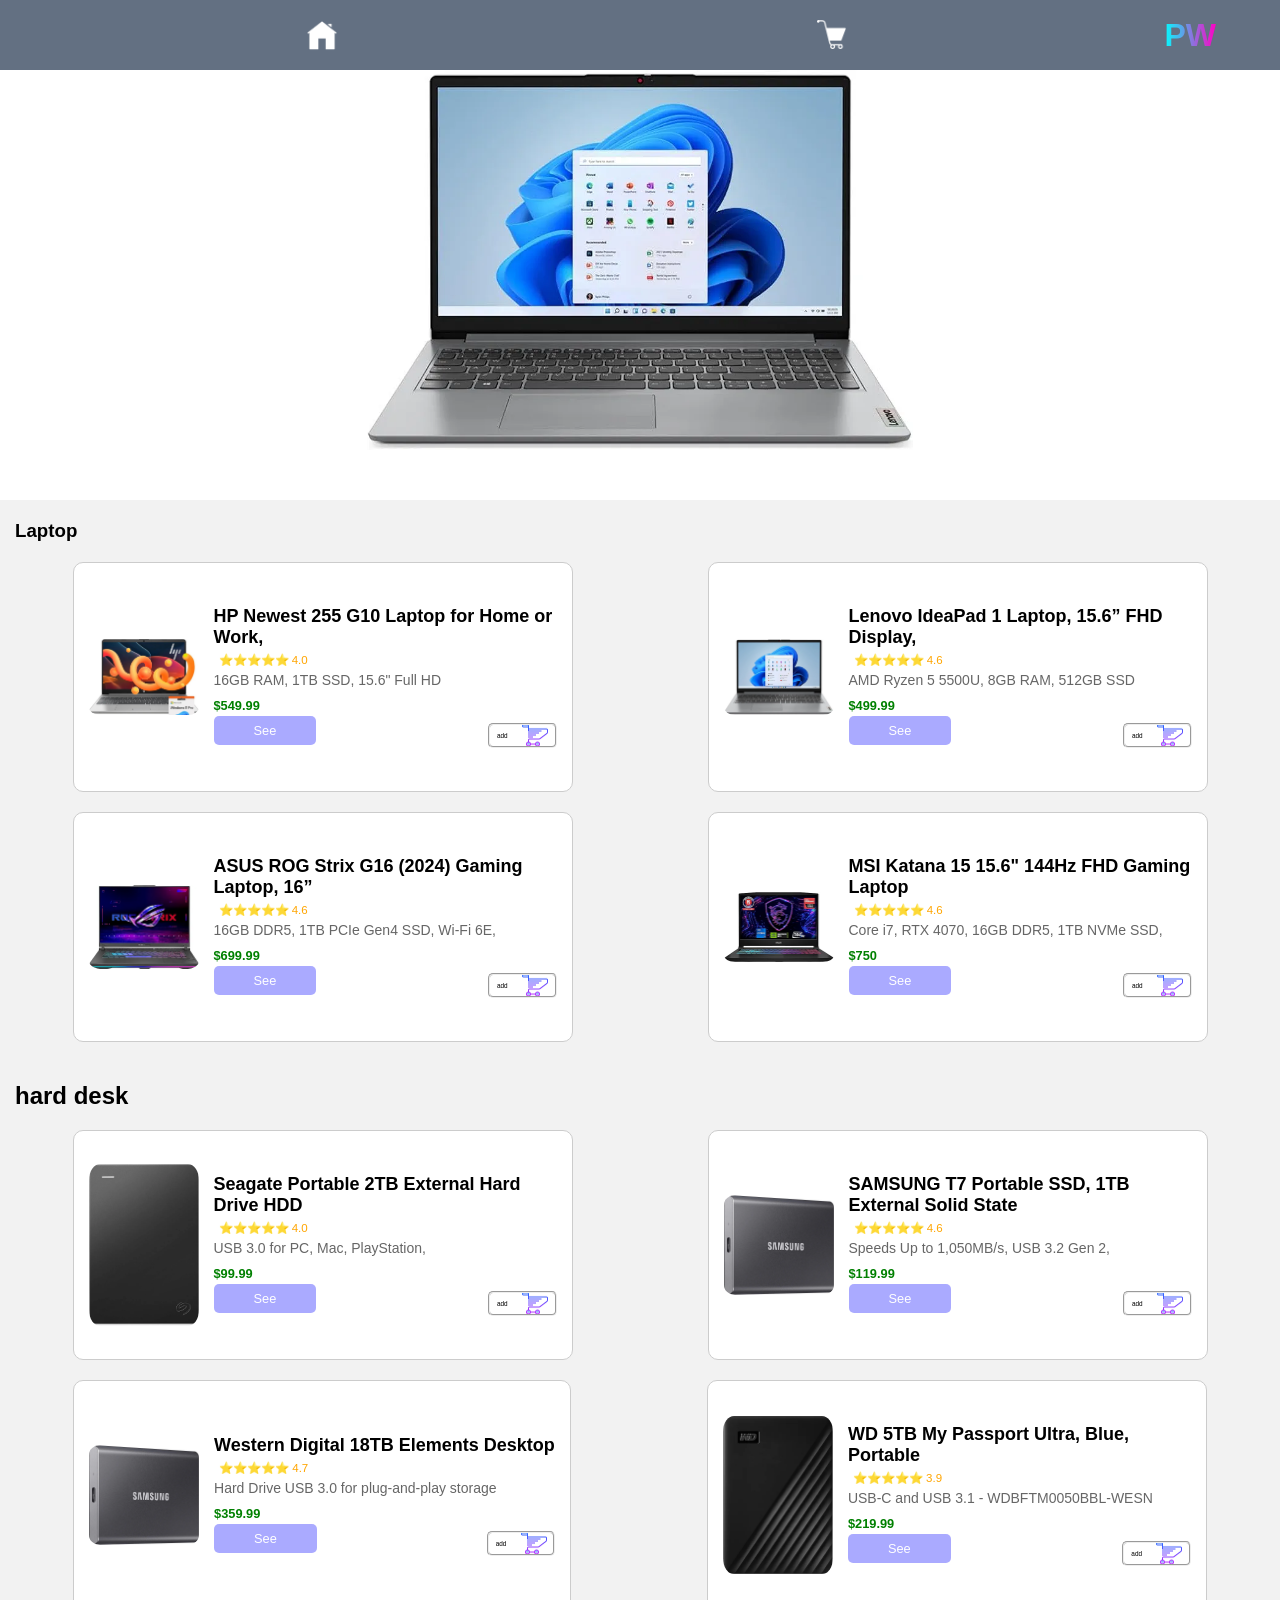
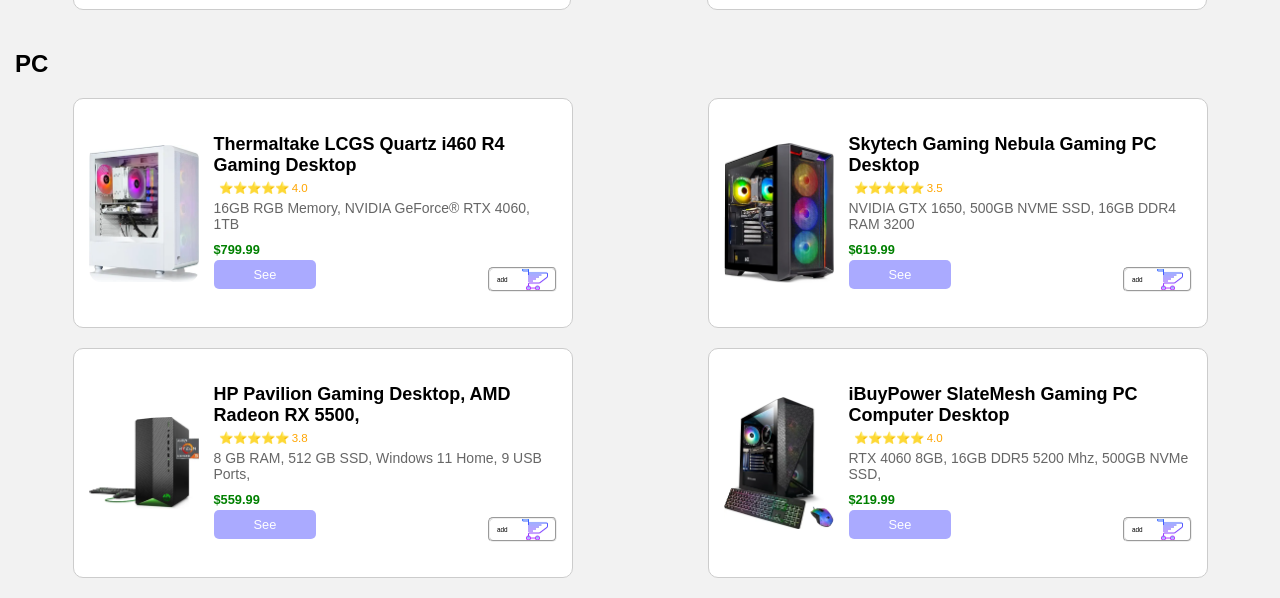
==== html/Stor.html @ 002e7b88 "First commit - online store project" ====
<!DOCTYPE html>
<html lang="en">
    <head>
        <meta charset="UTF-8">
        <meta name="viewport" content="width=, initial-scale=10">
        <link rel="stylesheet" href="../css/style-header.css">
        <link rel="stylesheet" href="../css/style-stor-css.css">
        <title>Stor</title>
        
    </head>
    <body>
        <header class="header">
            <div class="div-header">
                <ul class="home-items" id="box">
                    <li><a class="link-header" id="img-home" href="home.html"><img src="../icon/icons8_home_500px_1.png" alt=""></a> </li>
                    <li><button class="link-header" id="img-shopping" ><img src="../icon/icons8_shopping_cart_1.ico" alt=""></button> </li>
                    
                    
                    
                </ul>
                <h1 id="store"> PW</h1>
            </div>
        </header>
        
        <section class="cart">
            <div class="button-div">
                <button class="button-clear-checkout-closs" id="button-close"><img src="../icon/icons8_cancel.ico" alt=""></button>
                <button class="button-clear-checkout-closs" id="checkout-btn">Bay</button>
                <button class="button-clear-checkout-closs" id="clear-cart-btn">Clear</button>
            </div>
           <h2></h2>
            <table id="cart-list"></table>
                      
        </section>
        
        <section class="payment-form">
            
            <button class="buttoncloss" id="button-closs-bay"><img src="../icon/icons8_cancel.ico" alt=""></button>
            <h2>card</h2>
            <form>
                
                <input type="text" id="card-number" name="card-number" placeholder="number of card">
                
                <input type="text" id="cvv" name="cvv" placeholder="cvv"><br><br>
                <button id="pay-btn">الدفع</button>
            </form>
        </section>
        
    <div class="display-img">
        <img src="../img/asus.webp" alt="" class="slides active">
        <img src="../img/lenovo.webp" alt="" class="slides">
        <img src="../img/mis.webp" alt="" class="slides">
        <img src="../img/sky.webp" alt="" class="slides">
        <img src="../img/ther.webp" alt="" class="slides">
    </div>
    
    
    <section class="products" id="laptop">
        <h3 class="h2">Laptop</h3>
        <div class="product-all" id="hp">
            <img src="../img/hp.jpg" >
            <div class="product" id="product-1">
                <h2>HP Newest 255 G10 Laptop for Home or Work,</h2>
                <div class="rating">⭐⭐⭐⭐⭐ 4.0</div>
                <p>16GB RAM, 1TB SSD, 15.6" Full HD</p>
                <div class="price">$549.99</div>
                
                    
                    <a href="#" class="button-see">See </a>
                    <button class="add-to-cart"> add</button>
                
            </div>
        </div>
        <div class="product-all" id="lenov">
            <img src="../img/lenovo.webp" >
            <div class="product">
                <h2>Lenovo IdeaPad 1 Laptop, 15.6” FHD Display,</h2>
                <div class="rating">⭐⭐⭐⭐⭐ 4.6</div>
                <p>AMD Ryzen 5 5500U, 8GB RAM, 512GB SSD</p>
                <div class="price">$499.99</div>
                
                    
                    <a href="#" class="button-see">See </a>
                    <button class="add-to-cart"> add</button>
                </div>
        </div>
        <div class="product-all">
            <img src="../img/asus.webp" >
            <div class="product">
                <h2>ASUS ROG Strix G16 (2024) Gaming Laptop, 16”</h2>
                <div class="rating">⭐⭐⭐⭐⭐ 4.6</div>
                <p>16GB DDR5, 1TB PCIe Gen4 SSD, Wi-Fi 6E,</p>
                <div class="price">$699.99</div>
                
                    
                    <a href="#" class="button-see">See </a>
                    <button class="add-to-cart"> add</button>
                </div>
        </div>
        <div class="product-all">
            <img src="../img/mis.webp" >
            <div class="product">
                <h2>MSI Katana 15 15.6" 144Hz FHD Gaming Laptop</h2>
                <div class="rating">⭐⭐⭐⭐⭐ 4.6</div>
                <p>Core i7, RTX 4070, 16GB DDR5, 1TB NVMe SSD,</p>
                <div class="price">$750</div>
                
                    
                    <a href="#" class="button-see">See </a>
                    <button class="add-to-cart"> add</button>
                </div>
        </div>
        
    </section>
    <section class="products" id="hard">
        <h2 class="h2">hard desk</h2>
        <div class="product-all" id="seag">
            <img src="../img/71OMBvpTLvL._AC_UF894,1000_QL80_FMwebp_.webp" >
            <div class="product">
                <h2>Seagate Portable 2TB External Hard Drive HDD</h2>
                <div class="rating">⭐⭐⭐⭐⭐ 4.0</div>
                <p> USB 3.0 for PC, Mac, PlayStation,</p>
                <div class="price">$99.99</div>
                
                    
                
                <a href="#" class="button-see">See </a>
                <button class="add-to-cart"> add</button>
                   
               
            </div>
        </div>
        <div class="product-all">
            <img src="../img/sam.webp" >
            <div class="product">
                <h2>SAMSUNG T7 Portable SSD, 1TB External Solid State </h2>
                <div class="rating">⭐⭐⭐⭐⭐ 4.6</div>
                <p> Speeds Up to 1,050MB/s, USB 3.2 Gen 2,</p>
                <div class="price">$119.99</div>
                
                    
                    <a href="#" class="button-see">See </a>
                    <button class="add-to-cart"> add</button>
                
            </div>
        </div>
        <div class="product-all">
            <img src="../img/sam.webp" >
            <div class="product">
                <h2>Western Digital 18TB Elements Desktop </h2>
                <div class="rating">⭐⭐⭐⭐⭐ 4.7</div>
                <p>Hard Drive USB 3.0 for plug-and-play storage</p>
                <div class="price">$359.99</div>
                
                    
                    <a href="#" class="button-see">See </a>
                    <button class="add-to-cart"> add</button>
                
            </div>
        </div>
        <div class="product-all">
            <img src="../img/wd.webp" >
            <div class="product">
                <h2>WD 5TB My Passport Ultra, Blue, Portable </h2>
                <div class="rating">⭐⭐⭐⭐⭐ 3.9</div>
                <p>  USB-C and USB 3.1 - WDBFTM0050BBL-WESN</p>
                <div class="price">$219.99</div>
                
                    
                    <a href="#" class="button-see">See </a>
                    <button class="add-to-cart"> add</button>
                
            </div>
        </div>
        
        
    </section>
    <section class="products" id="pc">
        <h2 class="h2">PC</h2>
        <div class="product-all" id="ther">
            <img src="../img/ther.webp" >
            <div class="product">
                <h2>Thermaltake LCGS Quartz i460 R4 Gaming Desktop</h2>
                <div class="rating">⭐⭐⭐⭐⭐ 4.0</div>
                <p> 16GB RGB Memory, NVIDIA GeForce® RTX 4060, 1TB </p>
                <div class="price">$799.99</div>
                
                    
                
                <a href="#" class="button-see">See </a>
                <button class="add-to-cart"> add</button>
                   
               
            </div>
        </div>
        <div class="product-all">
            <img src="../img/sky.webp" >
            <div class="product">
                <h2>Skytech Gaming Nebula Gaming PC Desktop </h2>
                <div class="rating">⭐⭐⭐⭐⭐ 3.5</div>
                <p> NVIDIA GTX 1650, 500GB NVME SSD, 16GB DDR4 RAM 3200</p>
                <div class="price">$619.99</div>
                
                    
                    <a href="#" class="button-see">See </a>
                    <button class="add-to-cart"> add</button>
                
            </div>
        </div>
        <div class="product-all">
            <img src="../img/hppc.webp" >
            <div class="product">
                <h2>HP Pavilion Gaming Desktop, AMD Radeon RX 5500, </h2>
                <div class="rating">⭐⭐⭐⭐⭐ 3.8</div>
                <p> 8 GB RAM, 512 GB SSD, Windows 11 Home, 9 USB Ports,</p>
                <div class="price">$559.99</div>
                
                    
                    <a href="#" class="button-see">See </a>
                    <button class="add-to-cart"> add</button>
                
            </div>
        </div>
        <div class="product-all">
            <img src="../img/ibay.webp" >
            <div class="product">
                <h2>iBuyPower SlateMesh Gaming PC Computer Desktop </h2>
                <div class="rating">⭐⭐⭐⭐⭐ 4.0</div>
                <p> RTX 4060 8GB, 16GB DDR5 5200 Mhz, 500GB NVMe SSD,</p>
                <div class="price">$219.99</div>
                
                    
                    <a href="#" class="button-see">See </a>
                    <button class="add-to-cart"> add</button>
                
            </div>
        </div>
        
        
    </section>
   
    <script src="../js/js-stor-shoppnig.js"></script>
</body>
</html>
---- css/style-header.css ----
@font-face {
    font-family: 'Montserrat';
    src: url("fonts/Montserrat-Black.eot");
    src: local("☺"), url("fonts/Montserrat-Black.woff") format("woff"), url("fonts/Montserrat-Black.ttf") format("truetype"), url("fonts/Montserrat-Black.svg") format("svg");
    font-weight: 900;
    font-style: normal
}


@font-face {
    font-family: 'Montserrat';
    src: url("fonts/Montserrat-Bold.eot");
    src: local("☺"), url("fonts/Montserrat-Bold.woff") format("woff"), url("fonts/Montserrat-Bold.ttf") format("truetype"), url("fonts/Montserrat-Bold.svg") format("svg");
    font-weight: 700;
    font-style: normal
}

@font-face {
    font-family: 'Montserrat';
    src: url("fonts/Montserrat-Regular.eot");
    src: local("☺"), url("fonts/Montserrat-Regular.woff") format("woff"), url("fonts/Montserrat-Regular.ttf") format("truetype"), url("fonts/Montserrat-Regular.svg") format("svg");
    font-weight: 400;
    font-style: normal
}

@font-face {
    font-family: 'Montserrat';
    src: url("fonts/Montserrat-Light.eot");
    src: local("☺"), url("fonts/Montserrat-Light.woff") format("woff"), url("fonts/Montserrat-Light.ttf") format("truetype"), url("fonts/Montserrat-Light.svg") format("svg");
    font-weight: 300;
    font-style: normal
}
*,
*::after,
*::before {
    box-sizing: border-box;
    padding: 0;
    margin: 0;
}
.header input[type="checkbox"],
.header .three-lines {
    display: none;
}


.header {
    position: fixed;
    width: 100%;
    box-shadow: inset 0px 0px 20px 50px #637082;
    height: 70px;
    padding: 0 5%;
   color: black;
   z-index: 5;
   font-family: "Montserrat", sans-serif;

}
.header .div-header{
    display: flex;
    position:absolute;
    align-items: center;
    height: 100%;
    width: 90%;
    justify-content: space-between;

}

.div-header #store{
    background: linear-gradient(90deg ,#00ffff , #ff00c3);
    background-clip: text;
   -webkit-text-fill-color: transparent;
    float: right;
    margin: auto;
    margin-left: 40px;3
    margin-right: 30px;
    
}
ul{
    display: block;
}
.home-items {
    display:flex;
    justify-content: space-between;
    list-style-type: none;
    flex-direction: row;
    float: left;
    width: 100%;
    height: 100%;
    align-items: center;
    overflow: hidden;
    margin-right: 40px;
  
}

.home-items a  {
    text-decoration: none;
    display:inline;
    box-sizing: border-box;
    padding: 30px 5px 25px ;
    font-size: 0.8em;
    text-align:center;
    color:white;
    
}
/* .div-header a#login{
    text-decoration: none;
    font-size: smaller;
    
    padding: 7px;
    color: rgb(108, 106, 106);
    box-shadow: 2px  0px 2px black ;
    border-radius: 5px;
    position: relative;
    top: 5px;
    margin: auto;
} */
.home-items img {
    width: 30px;
    
  
}

.home-items a:hover {
    color: #ababab;
    background: linear-gradient(to top , #969696 10% ,#637082 0%);
    
    transition: all  0.6s ;
}

.home-items a#img-home{
    background: none;
    float: left;
}
.home-items button{
    background: none;
    border: none;
    float: left;
}
.login-a{
    font-size: xx-large;
    font-size: large;
    color: cadetblue;
}

@media (max-width:350px) {
    .header{
    height: 75px;
    }
}
---- css/style-stor-css.css ----
.home-items{
    justify-content: space-around;
}
#img-shopping {
    width: auto;
    
}
.display-img{
    padding-top: 70px;
    padding: 70px 0 50px ;
    height:500px  ;
    width:100%;
    position: relative;
    background-color:white;
    overflow: hidden;
}
.display-img .slides {
    margin: auto;
   display: none;
   height: 100%;
}
.display-img .active{
    display: block;
}
.display-img .slides{
    -webkit-animation: fade 1s ease-in-out;
    animation: feda 1s ease-in-out;
}
@keyframes feda{
    from{
        opacity: .4;

    }to {
        opacity: 1;
    }
}





body {
    font-family: Arial, sans-serif;
    background-color: #f2f2f2;
    min-width: 500px;
}
.products {
    padding: 20px 15px  ;
    display: flex;
    gap: 20px;
    flex-wrap: wrap;
    justify-content: space-around;
}
.product-all{
    display: flex;
    border: 1px groove #ccc;
    background-color: white;
    border-radius: 10px;
    overflow: hidden;
    padding: 15px;
   max-width: 500px;
    height: 230px ;
    align-items: center;
    font-size:.8em ;
}
.product-all img {
    width: 110px;
    
    border-radius: 10%;
}
.product {
    margin-left: 15px;
    
    
    flex-direction: column;
}
.product h2 {
    font-size: 1.2em;
  
}
.product .rating {
    color: orange;
    font-size: 0.9em;
    padding: 5px ;
}
.price {
    color: green;
    font-weight: bold;
    padding: 10px 0;
}

.button-see {
   
    background-color:#00f5;
    color: white;
    padding: 7px 40px ;
   
    text-align: center;
    text-decoration: none;
    border-radius: 5px; 
    margin: 0; 
}
.add-to-cart{
    
    width: 20%;
    color: black;
    background: url("../icon/icons8_shopping_cart_3.ico") no-repeat 90% center;
    padding:7px ;
    text-align: left;
    font-size: .5em;
    background-size: 50%;
    border: 2px groove ;
    border-radius: 5px ;
    margin-left: 10px ;
    float: right;
    
    
}
.h2{
    width: 100%;
}




/*  */
@media  (min-width:501px) and (max-width:768px) {
    .product-all{
        
       max-width: 500px;
       
        height: 200px ;
        align-items: center;
        font-size:.7em ;
    }
   
    
    }
   


.cart .button-div{
    display: flex;
    justify-content: space-around;
    border-bottom: 1px groove black;
    margin-bottom: 10px;
   
   
}
.cart .button-clear-checkout-closs{
    padding: 5px;
    border: 0;

    
}

/* Add some basic styling to make the page look decent */

.product h2 {
    font-size: 18px;
    margin-top: 0;
}
.product p {
    font-size: 14px;
    color: #666;
}
.cart {
    position: fixed;
    right: 0;
    background-color: #f0f0f0;
    padding: 10px;
    border: 1px solid #ccc;
    border-radius: 10px;
        min-width: 300px;
       min-height: 100px;
       max-width: 500px;
       max-height: 500px;
        z-index: 10;
        top: 66px ;
        box-shadow:  0 0 5px ;
        overflow-y: scroll;
        display: none;

        

        
  
}
.cart table {
    
    padding: 3px;
    margin: 2px;
    font-size: 16px;
    display: flex;
    flex-direction: column;
}
.cart td {
    padding: 15px 10px;
    border-bottom: 1px solid #ccc;
    border-bottom: 1px solid black;
    
}


.cart tr button {
    position: relative;
   right: -80px;
   top: 10px;
    margin: 5px ;
    
    padding: 2px 5px ;
    
}
.payment-form {
    
    display:none;
    position: fixed;
    background-color: #bfbcbc;
    z-index: 10;
    margin: auto;
    align-self: center;
    top: 200px;
    width: 400px;
    padding: 20px;

}
.payment-form input {
    padding: 10px;
    margin: 10px;
    border: 1px solid #ccc;
    float: left;
    color: #666;
    border-radius: 20px;
}

.payment-form button {
    background-color: #4CAF50;
    color: #fff;
    padding: 10px 20px;
    border: none;
    border-radius: 10px;
    position: relative;
    bottom: -28px;
   

    
}
.payment-form button:hover {
    background-color: #3e8e41;
}



button.buttoncloss{
    position: absolute;
    top: 10px;
    right: 30px;
    float: right;
    height: max-content;
    padding: 0;
    background-color: #bfbcbc;
}
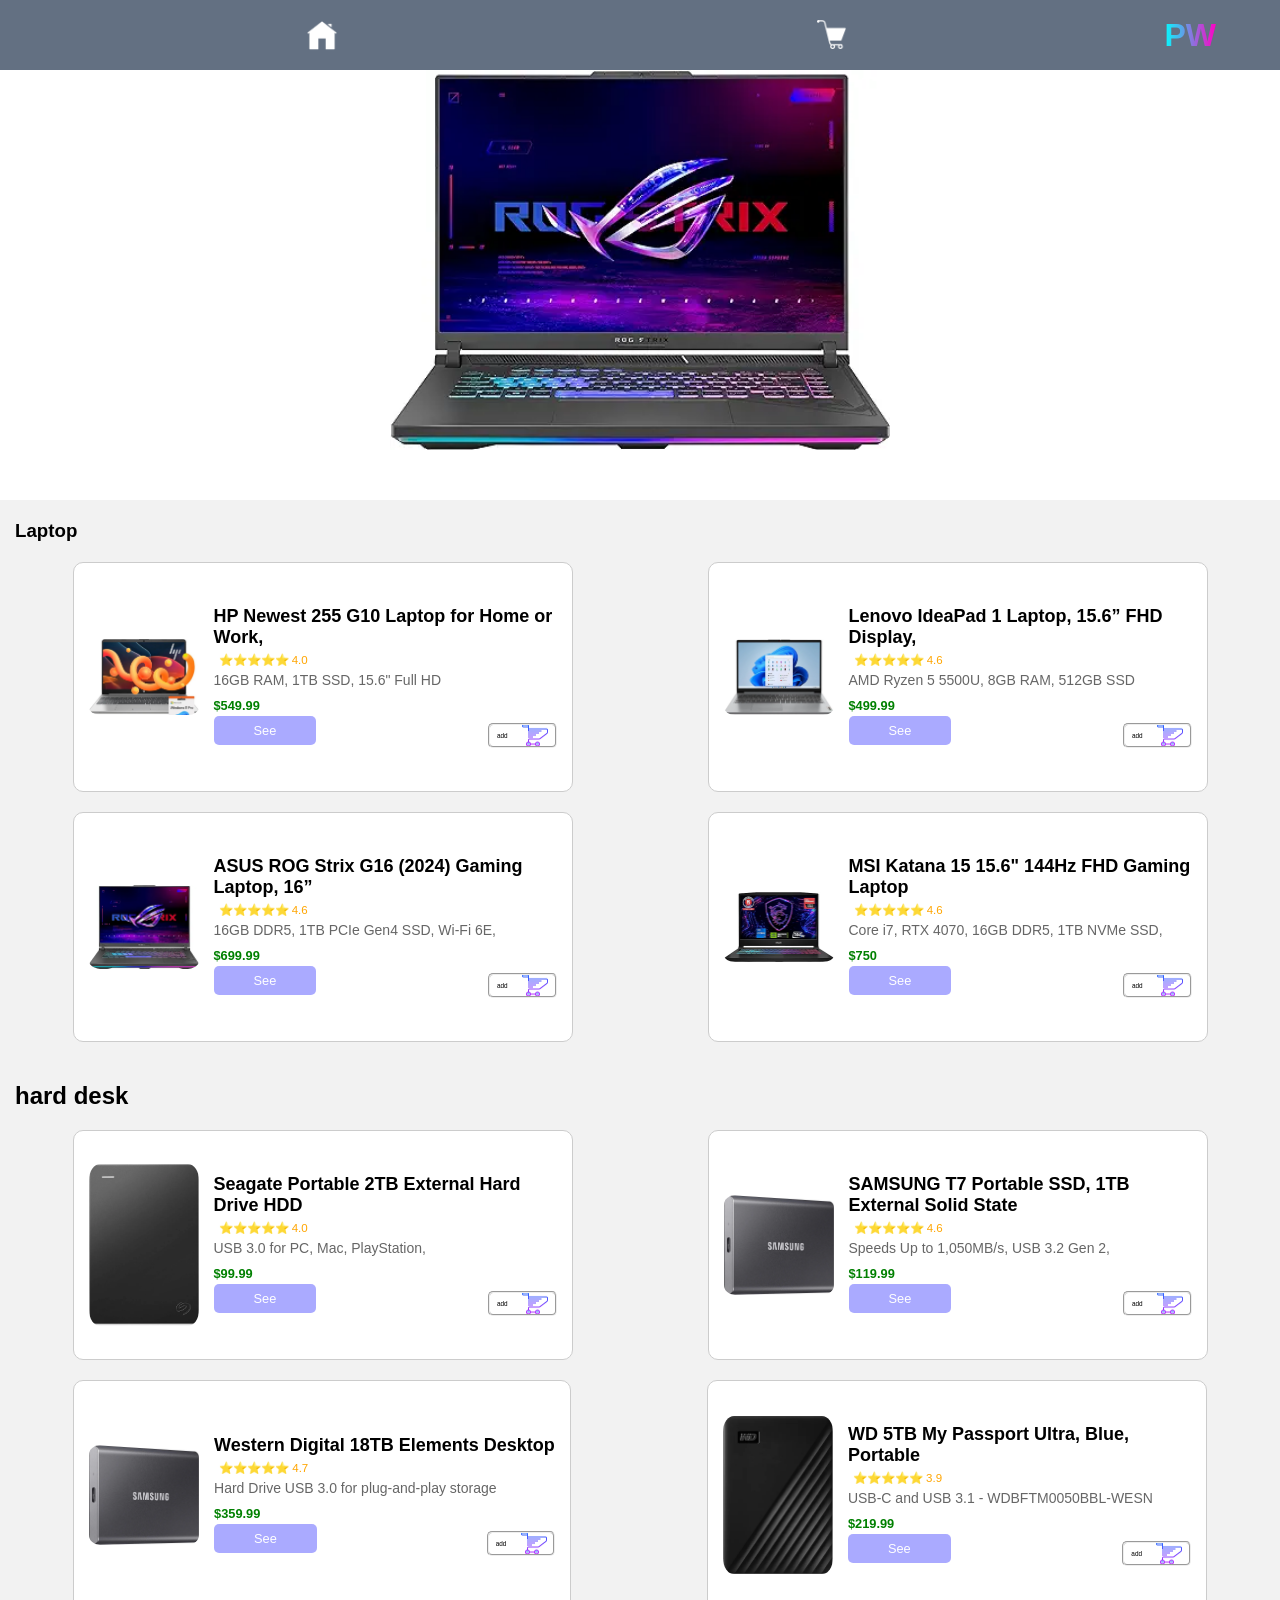
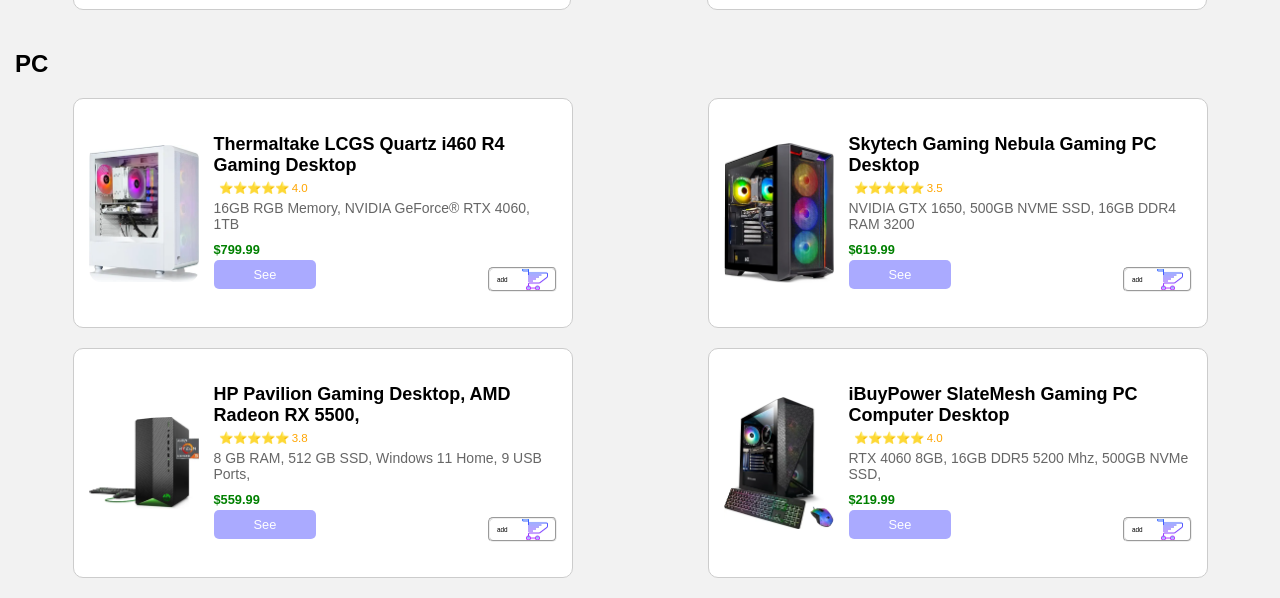
==== commit c6708dd4: "Fix title typo in Stor.html to correct "Stor" to "Store"" ====
--- a/html/Stor.html
+++ b/html/Stor.html
@@ -5,7 +5,7 @@
         <meta name="viewport" content="width=, initial-scale=10">
         <link rel="stylesheet" href="../css/style-header.css">
         <link rel="stylesheet" href="../css/style-stor-css.css">
-        <title>Stor</title>
+        <title>Store</title>
         
     </head>
     <body>
